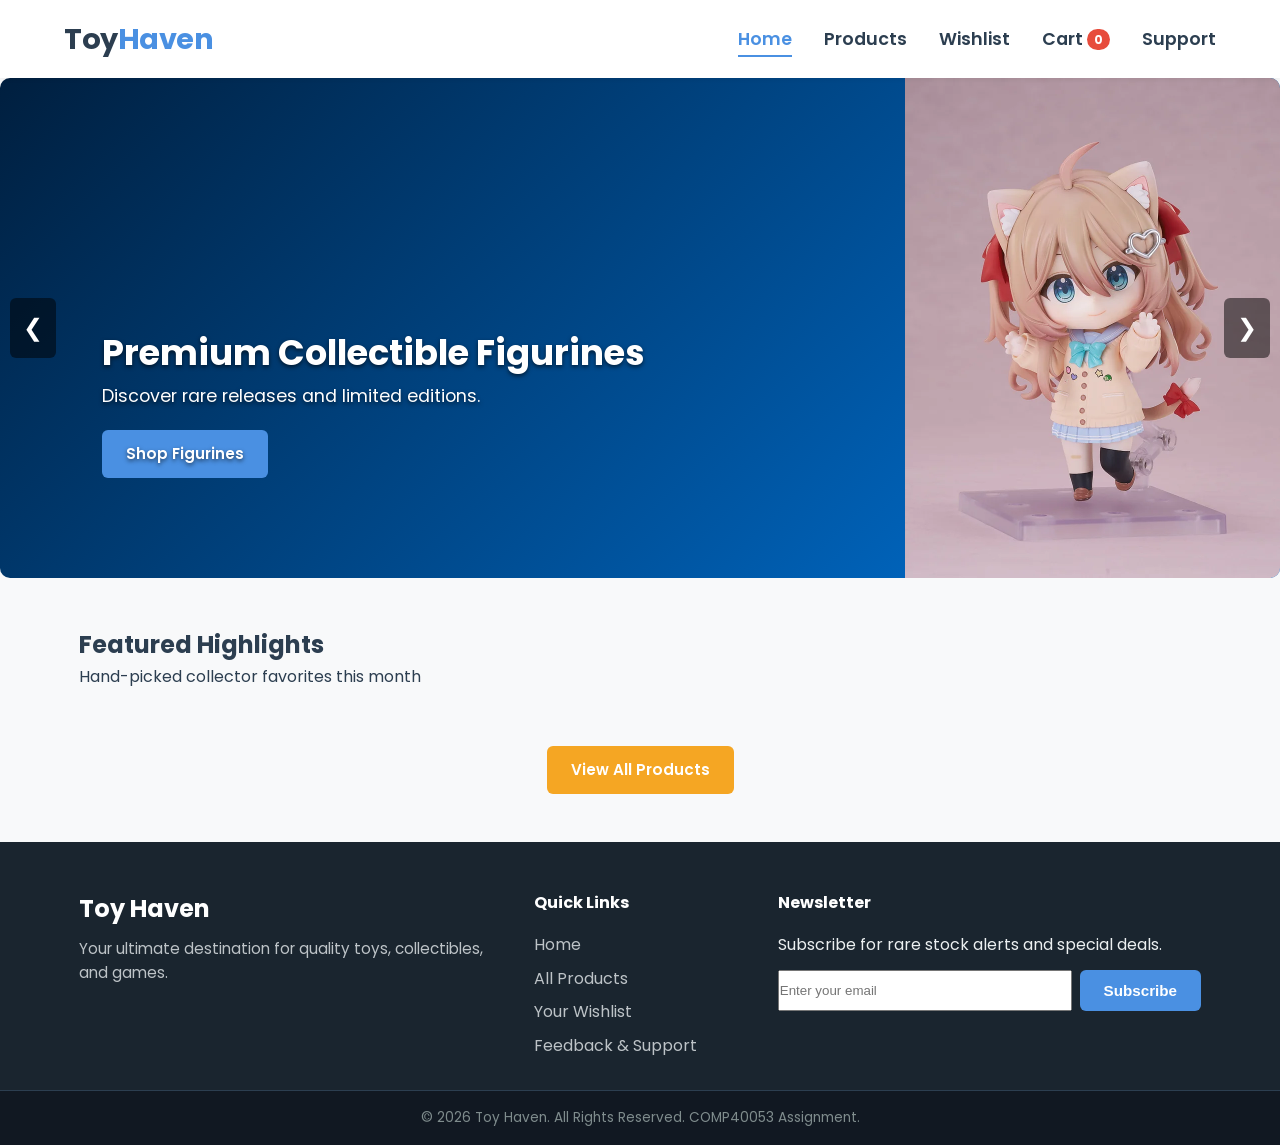
==== index.html @ 5e066279 "Add files via upload" ====
<!DOCTYPE html>
<html lang="en">
<head>
  <meta charset="UTF-8">
  <meta name="viewport" content="width=device-width, initial-scale=1.0">
  <meta name="description" content="Toy Haven - Collectible figurines, board games, toys, and diecast model cars.">
  <title>index</title>

  <link rel="icon" href="images/favicon.ico" type="image/x-icon">
  <link rel="manifest" href="manifest.json">
  <meta name="theme-color" content="#4A90E2">

  <!-- Fonts & CSS -->
    <link rel="preconnect" href="https://fonts.googleapis.com">
    <link rel="preconnect" href="https://fonts.gstatic.com" crossorigin>
    <link href="https://fonts.googleapis.com/css2?family=Poppins:wght@400;600;700&display=swap" rel="stylesheet">
    <link rel="stylesheet" href="style3.css">
</head>
<body>
  <header class="site-header">
        <div class="header-container">
            <a href="index.html" class="logo">Toy<span>Haven</span></a>
            
            <button class="hamburger-menu" id="hamburger-btn" aria-label="Toggle navigation menu" aria-expanded="false">
                <span class="bar"></span>
                <span class="bar"></span>
                <span class="bar"></span>
            </button>

            <nav class="nav-menu" id="nav-menu">
                <ul>
                    <li><a href="index.html" class="active">Home</a></li>
                    <li><a href="products.html">Products</a></li>
                    <li><a href="wishlist.html">Wishlist</a></li>
                    <li><a href="cart.html">Cart <span id="cart-count-badge" class="badge">0</span></a></li>
                    <li><a href="feedback.html">Support</a></li>
                </ul>
            </nav>
        </div>
    </header>
    <main>
        <!-- Hero Section Banner Carousel -->
        <section class="hero-carousel" aria-label="Promotional Banners">
            <div class="carousel-slide fade active">
                <img src="AnimeCatgirl.webp" class="img-fit-adjust" alt="Exclusive Anime and Superhero Figurines Collection">
                <div class="carousel-caption">
                    <h2>Premium Collectible Figurines</h2>
                    <p>Discover rare releases and limited editions.</p>
                    <a href="products.html" class="btn btn-primary">Shop Figurines</a>
                </div>
            </div>

            <div class="carousel-slide fade">
                <img src="2021 bat-tank.jpg" class="img-fit-adjust"  alt="Detailed Diecast Model Cars Display">
                <div class="carousel-caption">
                    <h2>Precision Diecast Cars</h2>
                    <p>1:18 and 1:24 scale models built for true enthusiasts.</p>
                    <a href="products.html" class="btn btn-primary">Shop Models</a>
                </div>
            </div>

            <div class="carousel-slide fade">
                <img src="Monopoly.jpg" alt="Family playing strategy board games">
                <div class="carousel-caption">
                    <h2>Strategy Board Games</h2>
                    <p>Gather friends and family for epic game nights.</p>
                    <a href="products.html" class="btn btn-primary">Explore Games</a>
                </div>
            </div>

            <!-- Controls -->
            <button class="prev-slide" id="prev-btn" aria-label="Previous Slide">&#10094;</button>
            <button class="next-slide" id="next-btn" aria-label="Next Slide">&#10095;</button>
        </section>

        <!-- Featured Highlights -->
        <section class="featured-section container">
            <header class="section-header">
                <h2>Featured Highlights</h2>
                <p>Hand-picked collector favorites this month</p>
            </header>

            <div class="product-grid" id="featured-products-container">
                <!-- Dynamically populated via JavaScript -->
            </div>
            
            <div class="text-center margin-top">
                <a href="products.html" class="btn btn-secondary">View All Products</a>
            </div>
        </section>
    </main>
    <footer class="site-footer">
        <div class="footer-container container">
            <div class="footer-info">
                <h3>Toy Haven</h3>
                <p>Your ultimate destination for quality toys, collectibles, and games.</p>
            </div>
            
            <div class="footer-links">
                <h4>Quick Links</h4>
                <ul>
                    <li><a href="index.html">Home</a></li>
                    <li><a href="products.html">All Products</a></li>
                    <li><a href="wishlist.html">Your Wishlist</a></li>
                    <li><a href="feedback.html">Feedback & Support</a></li>
                </ul>
            </div>

            <div class="footer-newsletter">
                <h4>Newsletter</h4>
                <p>Subscribe for rare stock alerts and special deals.</p>
                <form id="newsletter-form">
                    <label for="newsletter-email" class="visually-hidden">Email Address</label>
                    <input type="email" id="newsletter-email" placeholder="Enter your email" required>
                    <button type="submit" class="btn btn-primary">Subscribe</button>
                </form>
                <p id="newsletter-message" aria-live="polite"></p>
            </div>
        </div>
        <div class="footer-bottom">
            <p>&copy; 2026 Toy Haven. All Rights Reserved. COMP40053 Assignment.</p>
        </div>
    </footer>

    <script src="index.js"></script>
</body>
</html>
  
</body>
</html>
---- style3.css ----
/* ==========================================================================
   1. CSS VARIABLES & DESIGN SYSTEM
   ========================================================================== */
:root {
  /* Color Palette */
  --primary-color: #4A90E2;
  --primary-hover: #357ABD;
  --secondary-color: #F5A623;
  --secondary-hover: #D98200;
  --accent-color: #E74C3C;
  --accent-hover: #C0392B;
  
  --bg-color: #F8F9FA;
  --card-bg: #FFFFFF;
  --text-color: #2C3E50;
  --text-muted: #7F8C8D;
  --border-color: #E2E8F0;
  
  --success-color: #2ECC71;
  --warning-color: #F1C40F;
  
  /* Typography */
  --font-family: 'Poppins', -apple-system, BlinkMacSystemFont, "Segoe UI", Roboto, sans-serif;
  
  /* Shadows & Radius */
  --shadow-sm: 0 2px 4px rgba(0, 0, 0, 0.05);
  --shadow-md: 0 4px 12px rgba(0, 0, 0, 0.1);
  --shadow-lg: 0 8px 24px rgba(0, 0, 0, 0.15);
  --radius-sm: 6px;
  --radius-md: 10px;
  --radius-lg: 16px;
  
  /* Transitions */
  --transition-fast: all 0.2s ease;
  --transition-normal: all 0.3s ease;
}

/* ==========================================================================
   2. GLOBAL RESETS & BASE STYLES
   ========================================================================== */
* {
  margin: 0;
  padding: 0;
  box-sizing: border-box;
}

html {
  scroll-behavior: smooth;
}

body {
  font-family: var(--font-family);
  background-color: var(--bg-color);
  color: var(--text-color);
  line-height: 1.6;
  min-height: 100vh;
  display: flex;
  flex-direction: column;
}

main {
  flex: 1;
  padding-bottom: 3rem;
}

img {
  max-width: 100%;
  height: auto;
  display: block;
}

a {
  color: var(--primary-color);
  text-decoration: none;
  transition: var(--transition-fast);
}

a:hover {
  color: var(--primary-hover);
}

ul {
  list-style: none;
}

.container {
  width: 90%;
  max-width: 1200px;
  margin: 0 auto;
  padding: 0 15px;
}

.text-center { text-align: center; }
.margin-top { margin-top: 2rem; }
.hidden { display: none !important; }
.visually-hidden {
  position: absolute;
  width: 1px;
  height: 1px;
  margin: -1px;
  padding: 0;
  overflow: hidden;
  clip: rect(0, 0, 0, 0);
  border: 0;
}

/* ==========================================================================
   3. HEADER & RESPONSIVE NAVIGATION
   ========================================================================== */
.site-header {
  background-color: var(--card-bg);
  box-shadow: var(--shadow-sm);
  position: sticky;
  top: 0;
  z-index: 1000;
}

.header-container {
  display: flex;
  justify-content: space-between;
  align-items: center;
  padding: 1rem 1.5rem;
  max-width: 1200px;
  margin: 0 auto;
}

.logo {
  font-size: 1.8rem;
  font-weight: 700;
  color: var(--text-color);
  letter-spacing: -0.5px;
}

.logo span {
  color: var(--primary-color);
}

/* Hamburger Menu Button */
.hamburger-menu {
  display: flex;
  flex-direction: column;
  justify-content: space-between;
  width: 30px;
  height: 21px;
  background: transparent;
  border: none;
  cursor: pointer;
  padding: 0;
  z-index: 1001;
}

.hamburger-menu .bar {
  width: 100%;
  height: 3px;
  background-color: var(--text-color);
  border-radius: 3px;
  transition: var(--transition-normal);
}

/* Animated Hamburger Transformation */
.hamburger-menu.active .bar:nth-child(1) {
  transform: translateY(9px) rotate(45deg);
}

.hamburger-menu.active .bar:nth-child(2) {
  opacity: 0;
}

.hamburger-menu.active .bar:nth-child(3) {
  transform: translateY(-9px) rotate(-45deg);
}

/* Nav Menu Drawer (Mobile First) */
.nav-menu {
  position: fixed;
  top: 0;
  right: -100%;
  width: 250px;
  height: 100vh;
  background-color: var(--card-bg);
  box-shadow: var(--shadow-lg);
  padding: 5rem 2rem 2rem 2rem;
  transition: var(--transition-normal);
}

.nav-menu.active {
  right: 0;
}

.nav-menu ul {
  display: flex;
  flex-direction: column;
  gap: 1.5rem;
}

.nav-menu a {
  font-size: 1.1rem;
  font-weight: 600;
  color: var(--text-color);
  display: inline-block;
  position: relative;
}

.nav-menu a.active,
.nav-menu a:hover {
  color: var(--primary-color);
}

.nav-menu a::after {
  content: '';
  position: absolute;
  bottom: -4px;
  left: 0;
  width: 0;
  height: 2px;
  background-color: var(--primary-color);
  transition: var(--transition-fast);
}

.nav-menu a:hover::after,
.nav-menu a.active::after {
  width: 100%;
}

.badge {
  background-color: var(--accent-color);
  color: white;
  font-size: 0.75rem;
  font-weight: 700;
  padding: 2px 7px;
  border-radius: 20px;
  vertical-align: middle;
}

/* ==========================================================================
   4. BUTTONS & UI CONTROLS
   ========================================================================== */
.btn {
  display: inline-flex;
  align-items: center;
  justify-content: center;
  padding: 0.75rem 1.5rem;
  font-size: 0.95rem;
  font-weight: 600;
  border-radius: var(--radius-sm);
  border: none;
  cursor: pointer;
  transition: var(--transition-fast);
  text-align: center;
}

.btn-primary {
  background-color: var(--primary-color);
  color: white;
}

.btn-primary:hover {
  background-color: var(--primary-hover);
  color: white;
  transform: translateY(-2px);
  box-shadow: var(--shadow-sm);
}

.btn-secondary {
  background-color: var(--secondary-color);
  color: white;
}

.btn-secondary:hover {
  background-color: var(--secondary-hover);
  color: white;
  transform: translateY(-2px);
}

.btn-danger {
  background-color: var(--accent-color);
  color: white;
}

.btn-danger:hover {
  background-color: var(--accent-hover);
}

.block-btn {
  width: 100%;
}

/* ==========================================================================
   5. HERO CAROUSEL (HOME PAGE)
   ========================================================================== */
.hero-carousel {
  position: relative;
  width: 100%;
  height: 420px;
  overflow: hidden;
  background: linear-gradient(135deg, #001f3f 0%, #0074d9 100%);
  margin-bottom: 3rem;
}

.carousel-slide {
  position: absolute;
  top: 0;
  left: 0;
  width: 100%;
  height: 100%;
  opacity: 0;
  transition: opacity 0.8s ease-in-out;
}

.carousel-slide.active {
  opacity: 1;
}

.carousel-slide img {
  width: 100%;
  height: 100%;
  object-fit: cover;
  opacity: 0.6;
}

.carousel-caption {
  position: absolute;
  bottom: 20%;
  left: 8%;
  right: 8%;
  color: white;
  text-shadow: 0 2px 4px rgba(0, 0, 0, 0.6);
  max-width: 600px;
}

.carousel-caption h2 {
  font-size: 2.2rem;
  margin-bottom: 0.5rem;
  line-height: 1.2;
}

.carousel-caption p {
  font-size: 1.1rem;
  margin-bottom: 1.2rem;
}
.carousel-slide img.img-fit-adjust {
  object-fit: contain;
  object-position:right;
  width: 100%;
  height: 100%;
  opacity: 1;
}

.prev-slide, .next-slide {
  position: absolute;
  top: 50%;
  transform: translateY(-50%);
  background: rgba(0, 0, 0, 0.5);
  color: white;
  border: none;
  font-size: 1.5rem;
  padding: 1rem 0.8rem;
  cursor: pointer;
  transition: var(--transition-fast);
  border-radius: var(--radius-sm);
  z-index: 10;
}

.prev-slide:hover, .next-slide:hover {
  background: rgba(0, 0, 0, 0.8);
}

.prev-slide { left: 10px; }
.next-slide { right: 10px; }

/* ==========================================================================
   6. PRODUCT CARDS & GRID
   ========================================================================== */
.page-header {
  margin: 2rem 0 1.5rem 0;
  text-align: center;
}

.page-header h1 {
  font-size: 2.2rem;
  color: var(--text-color);
}

.page-header p {
  color: var(--text-muted);
}

.product-grid {
  display: grid;
  grid-template-columns: repeat(auto-fill, minmax(260px, 1fr));
  gap: 2rem;
  margin-top: 1.5rem;
}

.product-card {
  background-color: var(--card-bg);
  border-radius: var(--radius-md);
  box-shadow: var(--shadow-sm);
  overflow: hidden;
  display: flex;
  flex-direction: column;
  transition: var(--transition-normal);
  border: 1px solid var(--border-color);
}

.product-card:hover {
  transform: translateY(-6px);
  box-shadow: var(--shadow-md);
}

.product-image-wrap {
  width: 100%;
  height: 200px;
  overflow: hidden;
  background-color: #f0f0f0;
}

.product-image-wrap img {
  width: 100%;
  height: 100%;
  object-fit: contain;
  transition: transform 0.5s ease;
}

.product-card:hover .product-image-wrap img {
  transform: scale(1.05);
}

.product-details {
  padding: 1.2rem;
  display: flex;
  flex-direction: column;
  flex-grow: 1;
}

.product-category {
  font-size: 0.8rem;
  text-transform: uppercase;
  letter-spacing: 1px;
  color: var(--text-muted);
  margin-bottom: 0.3rem;
}

.product-name {
  font-size: 1.1rem;
  font-weight: 600;
  margin-bottom: 0.5rem;
  color: var(--text-color);
}

.product-price {
  font-size: 1.25rem;
  font-weight: 700;
  color: var(--primary-color);
  margin-bottom: 1rem;
}

.product-actions {
  margin-top: auto;
  display: flex;
  gap: 0.5rem;
}

.product-actions .btn {
  flex: 1;
}

/* ==========================================================================
   7. CONTROLS: SEARCH & FILTER
   ========================================================================== */
.controls-section {
  display: flex;
  flex-direction: column;
  gap: 1rem;
  background-color: var(--card-bg);
  padding: 1.2rem;
  border-radius: var(--radius-md);
  box-shadow: var(--shadow-sm);
  margin-bottom: 2rem;
}

.search-box input,
.filter-box select,
.form-group input,
.form-group textarea {
  width: 100%;
  padding: 0.75rem 1rem;
  font-family: var(--font-family);
  font-size: 0.95rem;
  border: 1px solid var(--border-color);
  border-radius: var(--radius-sm);
  outline: none;
  transition: var(--transition-fast);
}

.search-box input:focus,
.filter-box select:focus,
.form-group input:focus,
.form-group textarea:focus {
  border-color: var(--primary-color);
  box-shadow: 0 0 0 3px rgba(74, 144, 226, 0.2);
}

.filter-box {
  display: flex;
  align-items: center;
  gap: 0.5rem;
}

.filter-box label {
  white-space: nowrap;
  font-weight: 600;
}

/* ==========================================================================
   8. SHOPPING CART PAGE
   ========================================================================== */
.cart-wrapper {
  display: flex;
  flex-direction: column;
  gap: 2rem;
  margin-top: 1.5rem;
}

.cart-table-container {
  background-color: var(--card-bg);
  border-radius: var(--radius-md);
  box-shadow: var(--shadow-sm);
  overflow-x: auto;
  padding: 1rem;
}

.cart-table {
  width: 100%;
  border-collapse: collapse;
  text-align: left;
}

.cart-table th,
.cart-table td {
  padding: 1rem;
  border-bottom: 1px solid var(--border-color);
}

.cart-table th {
  font-weight: 600;
  color: var(--text-muted);
}

.cart-item-info {
  display: flex;
  align-items: center;
  gap: 1rem;
}

.cart-item-img {
  width: 60px;
  height: 60px;
  object-fit: cover;
  border-radius: var(--radius-sm);
}

.quantity-controls {
  display: flex;
  align-items: center;
  gap: 0.5rem;
}

.qty-btn {
  background-color: var(--bg-color);
  border: 1px solid var(--border-color);
  width: 30px;
  height: 30px;
  border-radius: 50%;
  cursor: pointer;
  font-weight: bold;
  transition: var(--transition-fast);
}

.qty-btn:hover {
  background-color: var(--primary-color);
  color: white;
}

.cart-summary {
  background-color: var(--card-bg);
  padding: 1.5rem;
  border-radius: var(--radius-md);
  box-shadow: var(--shadow-sm);
}

.summary-row {
  display: flex;
  justify-content: space-between;
  margin-bottom: 1rem;
  font-size: 1.05rem;
}

.summary-row.total-row {
  font-size: 1.3rem;
  font-weight: 700;
  border-top: 2px solid var(--border-color);
  padding-top: 1rem;
  color: var(--text-color);
}

.cart-actions {
  margin-top: 1.5rem;
  display: flex;
  flex-direction: column;
  gap: 0.75rem;
}

/* ==========================================================================
   9. CHECKOUT & FORMS
   ========================================================================== */
.checkout-layout {
  display: grid;
  grid-template-columns: 1fr;
  gap: 2rem;
  margin-top: 1.5rem;
}

.checkout-form-container,
.checkout-summary,
.form-card {
  background-color: var(--card-bg);
  padding: 1.8rem;
  border-radius: var(--radius-md);
  box-shadow: var(--shadow-sm);
}

.form-group {
  margin-bottom: 1.2rem;
}

.form-group label {
  display: block;
  font-weight: 600;
  margin-bottom: 0.4rem;
}

.radio-option {
  display: flex;
  align-items: center;
  gap: 0.5rem;
  margin-top: 0.5rem;
}

.radio-option input {
  width: auto;
}

.error-msg {
  color: var(--accent-color);
  font-size: 0.85rem;
  margin-top: 0.3rem;
  display: block;
}

.input-error {
  border-color: var(--accent-color) !important;
}

.checkout-items-list {
  margin: 1rem 0;
}

.checkout-item-line {
  display: flex;
  justify-content: space-between;
  padding: 0.5rem 0;
  border-bottom: 1px dashed var(--border-color);
  font-size: 0.95rem;
}

/* ==========================================================================
   10. WISHLIST / COLLECTION STATUS SELECTOR
   ========================================================================== */
.status-selector {
  width: 100%;
  padding: 0.5rem;
  margin-top: 0.5rem;
  border-radius: var(--radius-sm);
  border: 1px solid var(--border-color);
  font-family: var(--font-family);
  font-weight: 600;
}

.status-interested { background-color: #EBF5FB; color: #2980B9; }
.status-owned { background-color: #E8F8F5; color: #27AE60; }
.status-not-interested { background-color: #FDEDEC; color: #C0392B; }

/* ==========================================================================
   11. FAQ ACCORDION (SUPPORT PAGE)
   ========================================================================== */
.support-grid {
  display: grid;
  grid-template-columns: 1fr;
  gap: 2rem;
  margin-top: 1.5rem;
}

.accordion {
  margin-top: 1rem;
}

.accordion-item {
  border: 1px solid var(--border-color);
  border-radius: var(--radius-sm);
  margin-bottom: 0.8rem;
  overflow: hidden;
}

.accordion-header {
  width: 100%;
  padding: 1rem 1.2rem;
  background-color: var(--card-bg);
  border: none;
  display: flex;
  justify-content: space-between;
  align-items: center;
  font-size: 1rem;
  font-weight: 600;
  color: var(--text-color);
  cursor: pointer;
  text-align: left;
}

.accordion-header .icon {
  font-size: 1.2rem;
  transition: transform 0.3s ease;
}

.accordion-header.active .icon {
  transform: rotate(45deg);
}

.accordion-content {
  max-height: 0;
  overflow: hidden;
  transition: max-height 0.3s ease-out;
  background-color: #FAFDFC;
  padding: 0 1.2rem;
}

.accordion-content p {
  padding: 1rem 0;
  color: var(--text-muted);
}

/* ==========================================================================
   12. MODALS & POPUPS
   ========================================================================== */
.modal {
  position: fixed;
  top: 0;
  left: 0;
  width: 100%;
  height: 100%;
  background-color: rgba(0, 0, 0, 0.6);
  display: flex;
  justify-content: center;
  align-items: center;
  z-index: 2000;
  padding: 1rem;
}

.modal-content {
  background-color: var(--card-bg);
  padding: 2.5rem;
  border-radius: var(--radius-lg);
  text-align: center;
  max-width: 450px;
  width: 100%;
  box-shadow: var(--shadow-lg);
}

.modal-content h2 {
  color: var(--success-color);
  margin-bottom: 1rem;
}

.modal-content p {
  margin-bottom: 1rem;
}

.animate-pop {
  animation: popIn 0.3s cubic-bezier(0.175, 0.885, 0.32, 1.275);
}

@keyframes popIn {
  from { opacity: 0; transform: scale(0.8); }
  to { opacity: 1; transform: scale(1); }
}

/* ==========================================================================
   13. FOOTER
   ========================================================================== */
.site-footer {
  background-color: #1A252F;
  color: #ECF0F1;
  padding-top: 3rem;
  margin-top: auto;
}

.footer-container {
  display: grid;
  grid-template-columns: 1fr;
  gap: 2rem;
  padding-bottom: 2rem;
}

.footer-info h3 {
  font-size: 1.5rem;
  margin-bottom: 0.5rem;
  color: white;
}

.footer-info p {
  color: #BDC3C7;
  font-size: 0.95rem;
}

.footer-links h4,
.footer-newsletter h4 {
  margin-bottom: 1rem;
  color: white;
}

.footer-links ul {
  display: flex;
  flex-direction: column;
  gap: 0.5rem;
}

.footer-links a {
  color: #BDC3C7;
}

.footer-links a:hover {
  color: var(--secondary-color);
}

.footer-newsletter form {
  display: flex;
  flex-direction: column;
  gap: 0.5rem;
  margin-top: 0.8rem;
}

.footer-bottom {
  background-color: #111822;
  text-align: center;
  padding: 1rem;
  font-size: 0.85rem;
  color: #7F8C8D;
  border-top: 1px solid #2C3E50;
}

/* Status text for forms */
.status-message {
  margin-top: 1rem;
  font-weight: 600;
}
.status-message.success { color: var(--success-color); }
.status-message.error { color: var(--accent-color); }

/* ==========================================================================
   14. MEDIA QUERIES (DESKTOP & TABLET ADAPTATION)
   ========================================================================== */

/* Tablet (768px and up) */
@media (min-width: 768px) {
  .controls-section {
    flex-direction: row;
    justify-content: space-between;
    align-items: center;
  }
  
  .search-box { flex: 1; }
  .filter-box { width: auto; }

  .checkout-layout {
    grid-template-columns: 3fr 2fr;
  }

  .support-grid {
    grid-template-columns: 1fr 1fr;
  }

  .cart-wrapper {
    flex-direction: row;
  }
  
  .cart-table-container { flex: 3; }
  .cart-summary { flex: 1.5; height: fit-content; }

  .footer-container {
    grid-template-columns: 2fr 1fr 2fr;
  }

  .footer-newsletter form {
    flex-direction: row;
  }
  
  .footer-newsletter input {
    flex: 1;
  }
}

/* Desktop Navigation (992px and up) */
@media (min-width: 992px) {
  .hamburger-menu {
    display: none; /* Hide hamburger icon on wide screens */
  }

  .nav-menu {
    position: static;
    width: auto;
    height: auto;
    box-shadow: none;
    padding: 0;
    background-color: transparent;
  }

  .nav-menu ul {
    flex-direction: row;
    align-items: center;
    gap: 2rem;
  }

  .hero-carousel {
    height: 500px;
    border-radius: var(--radius-md);
  }
}
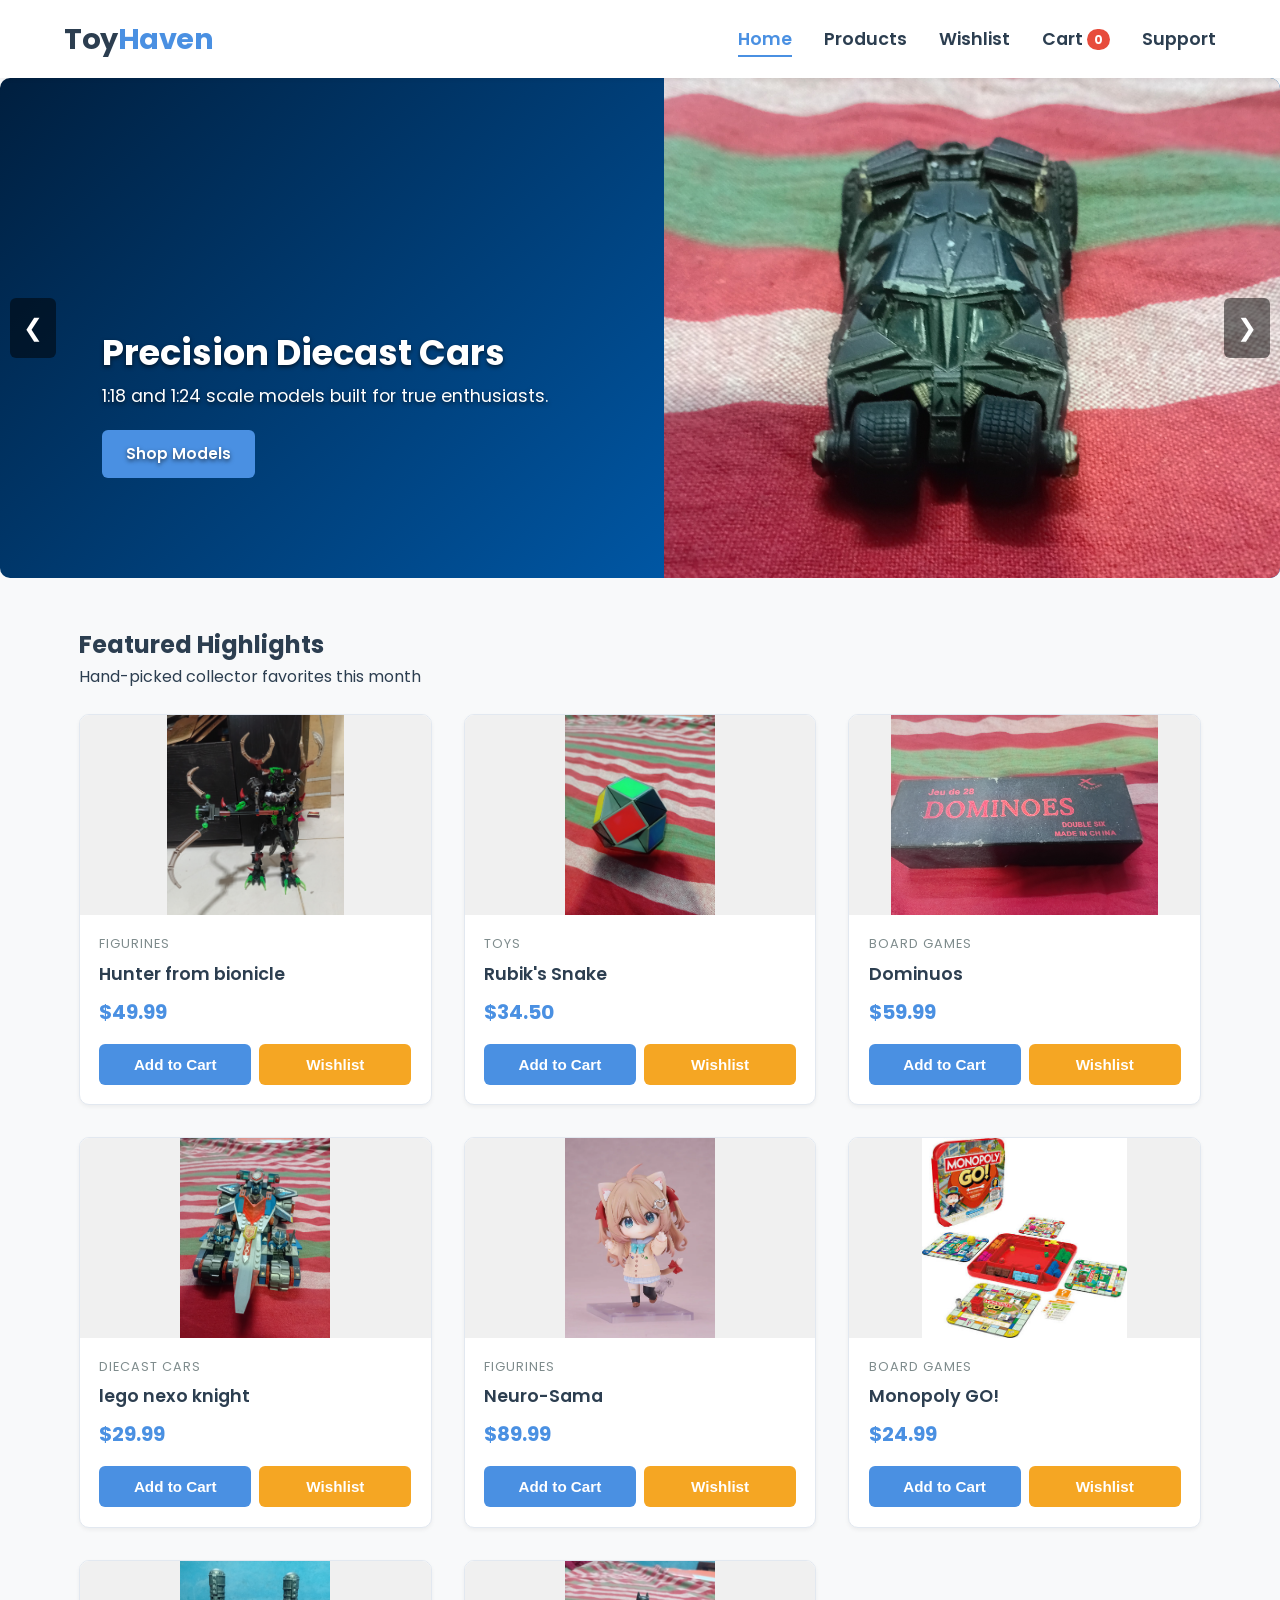
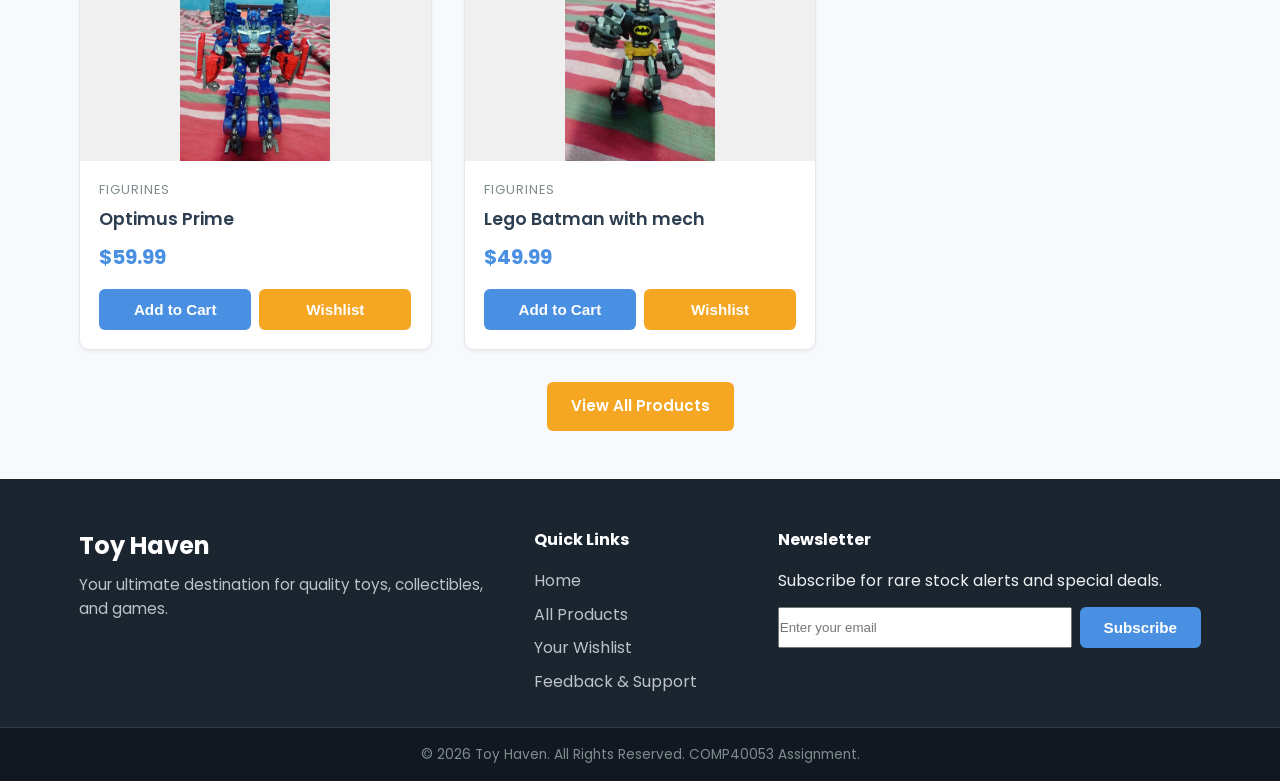
==== commit 567bbda5: "Add files via upload" ====
--- a/index.html
+++ b/index.html
@@ -122,7 +122,7 @@
         </div>
     </footer>
 
-    <script src="index.js"></script>
+    <script src="ToyHaven.js"></script>
 </body>
 </html>
   
